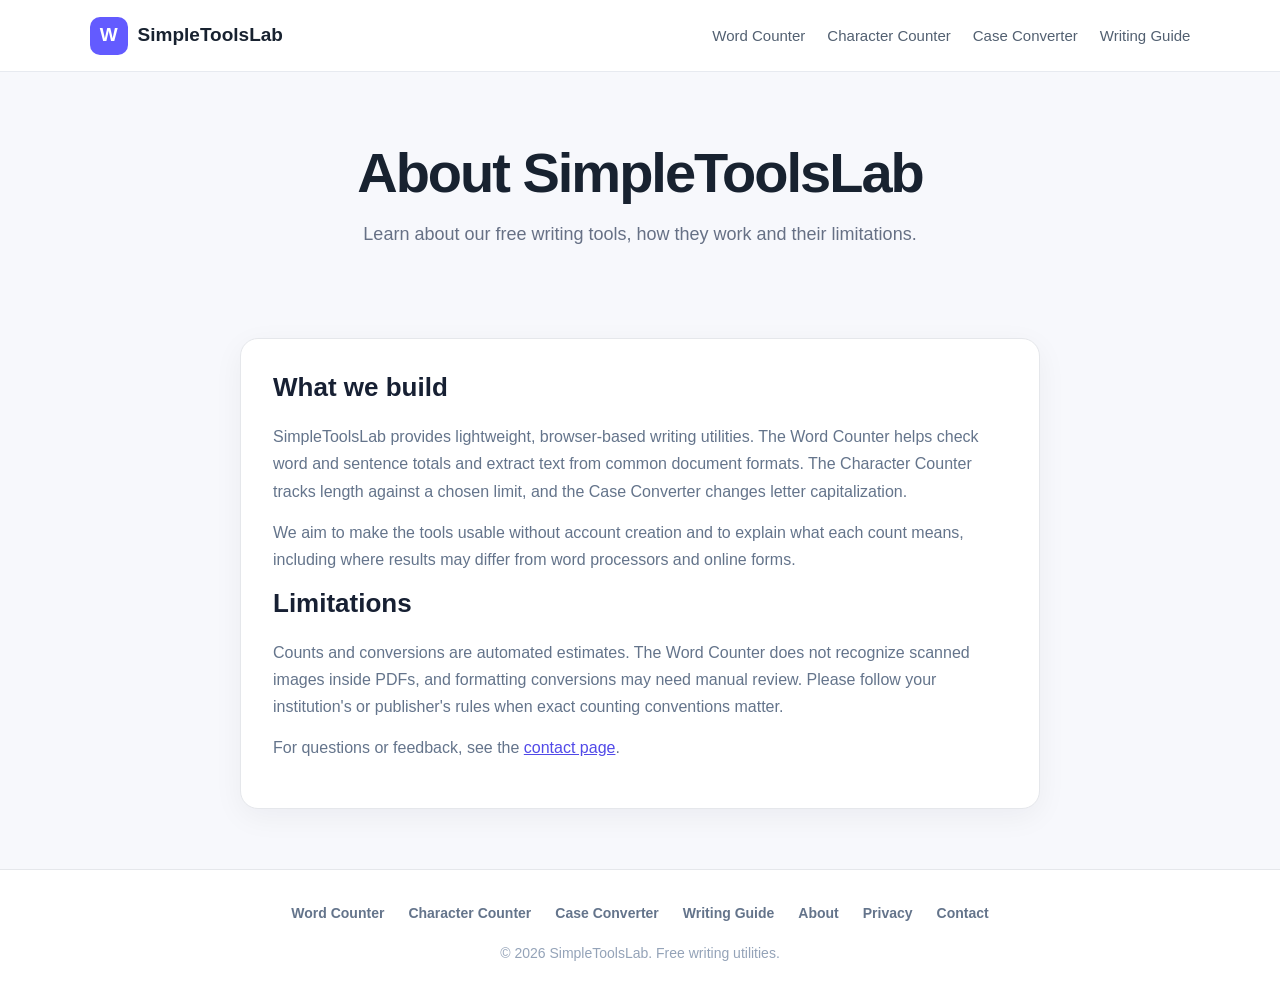
==== about.html @ 02a7dfc2 "Add files via upload" ====
<!doctype html><html lang="en"><head><meta charset="utf-8"><meta name="viewport" content="width=device-width,initial-scale=1"><title>About SimpleToolsLab | SimpleToolsLab</title><meta name="description" content="Learn about our free writing tools, how they work and their limitations."><link rel="canonical" href="https://simpletoolslab.github.io/about.html"><link rel="stylesheet" href="style.css"><meta name="google-adsense-account" content="ca-pub-2680745932207738"><script async src="https://www.googletagmanager.com/gtag/js?id=G-KHHX2VKS64"></script><script>window.dataLayer=window.dataLayer||[];function gtag(){dataLayer.push(arguments)}gtag('js',new Date());gtag('config','G-KHHX2VKS64');</script></head><body><header><a class="brand" href="index.html"><span class="logo-icon">W</span> SimpleToolsLab</a><nav aria-label="Main navigation"><a href="index.html">Word Counter</a><a href="character-counter.html">Character Counter</a><a href="case-converter.html">Case Converter</a><a href="writing-guide.html">Writing Guide</a></nav></header><main><section class="hero"><h1>About SimpleToolsLab</h1><p>Learn about our free writing tools, how they work and their limitations.</p></section><section class="info-section"><h2>What we build</h2><p>SimpleToolsLab provides lightweight, browser-based writing utilities. The Word Counter helps check word and sentence totals and extract text from common document formats. The Character Counter tracks length against a chosen limit, and the Case Converter changes letter capitalization.</p><p>We aim to make the tools usable without account creation and to explain what each count means, including where results may differ from word processors and online forms.</p><h2>Limitations</h2><p>Counts and conversions are automated estimates. The Word Counter does not recognize scanned images inside PDFs, and formatting conversions may need manual review. Please follow your institution's or publisher's rules when exact counting conventions matter.</p><p>For questions or feedback, see the <a href="contact.html">contact page</a>.</p></section></main><footer><div class="footer-content"><div class="footer-links"><a href="index.html">Word Counter</a><a href="character-counter.html">Character Counter</a><a href="case-converter.html">Case Converter</a><a href="writing-guide.html">Writing Guide</a><a href="about.html">About</a><a href="privacy.html">Privacy</a><a href="contact.html">Contact</a></div><p>© 2026 SimpleToolsLab. Free writing utilities.</p></div></footer></body></html>
---- style.css ----
* {
    margin: 0;
    padding: 0;
    box-sizing: border-box;
}

html {
    scroll-behavior: smooth;
}

body {
    font-family: -apple-system, BlinkMacSystemFont, "Segoe UI", Roboto, Arial, sans-serif;
    background: #f7f8fc;
    color: #182230;
    line-height: 1.6;
}

/* HEADER */

header {
    height: 72px;
    background: #ffffff;
    border-bottom: 1px solid #e7eaf0;

    display: flex;
    align-items: center;
    justify-content: space-between;

    padding: 0 7%;
}

.logo {
    display: flex;
    align-items: center;
    gap: 10px;

    font-size: 20px;
    font-weight: 700;
}

.logo-icon {
    width: 38px;
    height: 38px;

    display: flex;
    align-items: center;
    justify-content: center;

    background: #635bff;
    color: white;

    border-radius: 10px;
    font-weight: 800;
}

nav {
    display: flex;
    gap: 28px;
}

nav a {
    color: #526071;
    text-decoration: none;
    font-size: 15px;
    font-weight: 500;
}

nav a:hover {
    color: #635bff;
}


/* HERO */

.hero {
    text-align: center;
    padding: 70px 20px 38px;
}

.hero h1 {
    font-size: clamp(36px, 5vw, 56px);
    line-height: 1.1;
    margin-bottom: 16px;
    letter-spacing: -2px;
}

.hero > p {
    color: #667085;
    font-size: 18px;
    margin-bottom: 20px;
}

.privacy-badge {
    display: inline-block;

    background: #edfff6;
    color: #087a4b;

    border: 1px solid #c7f3df;
    border-radius: 100px;

    padding: 7px 14px;

    font-size: 13px;
    font-weight: 600;
}


/* MAIN COUNTER */

.counter-container {
    width: min(1000px, calc(100% - 40px));
    margin: 0 auto;

    background: white;

    border: 1px solid #e4e7ec;
    border-radius: 20px;

    padding: 26px;

    box-shadow: 0 12px 40px rgba(16, 24, 40, 0.06);
}


/* STAT CARDS */

.stats {
    display: grid;
    grid-template-columns: repeat(4, 1fr);
    gap: 12px;

    margin-bottom: 20px;
}

.stat-card {
    background: #f8f9fc;
    border: 1px solid #eaecf0;
    border-radius: 14px;

    padding: 18px;
    text-align: center;
}

.stat-card span {
    display: block;

    color: #635bff;

    font-size: 30px;
    font-weight: 750;

    line-height: 1.2;
}

.stat-card p {
    color: #667085;
    font-size: 13px;
    margin-top: 5px;
}


/* TEXT AREA */

textarea {
    width: 100%;
    min-height: 330px;

    resize: vertical;

    border: 1px solid #d7dce5;
    border-radius: 14px;

    padding: 20px;

    font-family: inherit;
    font-size: 16px;
    line-height: 1.7;

    color: #182230;
    background: #ffffff;

    outline: none;

    transition: 0.2s;
}

textarea:focus {
    border-color: #635bff;
    box-shadow: 0 0 0 4px rgba(99, 91, 255, 0.1);
}

textarea::placeholder {
    color: #98a2b3;
}


/* BUTTONS */

.actions {
    display: flex;
    justify-content: flex-end;
    gap: 10px;

    margin-top: 14px;
}

.actions button {
    border: 1px solid #d0d5dd;
    background: white;

    padding: 10px 18px;

    border-radius: 9px;

    font-size: 14px;
    font-weight: 600;

    cursor: pointer;

    transition: 0.2s;
}

.actions button:hover {
    background: #f5f6f8;
}

#clearButton {
    color: #d92d20;
}


/* EXTRA STATS */

.extra-stats {
    display: grid;
    grid-template-columns: repeat(3, 1fr);

    border-top: 1px solid #eaecf0;

    margin-top: 22px;
    padding-top: 22px;
}

.extra-stats div {
    text-align: center;
}

.extra-stats div:not(:last-child) {
    border-right: 1px solid #eaecf0;
}

.extra-stats span {
    font-size: 18px;
    font-weight: 700;
}

.extra-stats p {
    color: #667085;
    font-size: 12px;
    margin-top: 3px;
}


/* DOCUMENT UPLOAD */

.upload-section {
    width: min(1000px, calc(100% - 40px));

    margin: 65px auto 0;

    text-align: center;
}

.upload-section h2 {
    font-size: 30px;
    margin-bottom: 8px;
}

.upload-section > p {
    color: #667085;
}

.upload-box {
    margin-top: 22px;

    padding: 55px 20px;

    background: white;

    border: 2px dashed #d0d5dd;
    border-radius: 18px;

    transition: 0.2s;
}

.upload-box:hover {
    border-color: #635bff;
    background: #fbfaff;
}

.upload-button {
    display: inline-block;

    background: #635bff;
    color: white;

    padding: 11px 20px;

    border-radius: 9px;

    font-size: 14px;
    font-weight: 600;

    cursor: pointer;

    margin-bottom: 12px;
}

.upload-button:hover {
    background: #5149e8;
}

.upload-box p {
    color: #667085;
    font-size: 14px;
}

.upload-box small {
    display: block;

    margin-top: 8px;

    color: #98a2b3;
}

.file-privacy {
    margin-top: 14px;

    font-size: 13px;
    color: #087a4b !important;
}


/* INFORMATION */

.info-section {
    width: min(800px, calc(100% - 40px));

    margin: 80px auto;
}

.info-section h2 {
    font-size: 28px;
    margin-bottom: 12px;
}

.info-section p {
    color: #667085;
}


/* FOOTER */

footer {
    border-top: 1px solid #e4e7ec;

    padding: 30px 20px;

    text-align: center;

    color: #98a2b3;

    font-size: 13px;

    background: white;
}


/* MOBILE */

@media (max-width: 700px) {

    header {
        padding: 0 20px;
    }

    nav {
        display: none;
    }

    .hero {
        padding-top: 50px;
    }

    .hero h1 {
        letter-spacing: -1px;
    }

    .stats {
        grid-template-columns: repeat(2, 1fr);
    }

    .counter-container {
        padding: 16px;
    }

    textarea {
        min-height: 300px;
    }

    .extra-stats {
        grid-template-columns: 1fr;
        gap: 18px;
    }

    .extra-stats div:not(:last-child) {
        border-right: none;
    }

    .actions {
        justify-content: stretch;
    }

    .actions button {
        flex: 1;
    }

}
/* DRAG AND DROP ACTIVE STATE */

.upload-box.drag-active {
    border-color: #635bff;
    background: #f3f1ff;
    transform: scale(1.01);
    box-shadow: 0 8px 30px rgba(99, 91, 255, 0.12);
}

/* FILE UPLOAD STATUS */

.file-status {
    margin-top: 14px;
    min-height: 22px;
    font-size: 14px;
    font-weight: 600;
    text-align: center;
    color: #16a34a;
}
.file-status.processing {
    color: #635bff;
}

.file-status.success {
    color: #16a34a;
}

.file-status.error {
    color: #dc2626;
}

/* ========================================
   SEO CONTENT SECTIONS
======================================== */

.info-section {
    max-width: 1000px;
    margin: 32px auto;
    padding: 32px;
    background: #ffffff;
    border: 1px solid #e5e7eb;
    border-radius: 18px;
    box-shadow: 0 8px 30px rgba(15, 23, 42, 0.05);
}

.info-section h2 {
    margin: 0 0 18px;
    font-size: 26px;
    color: #172033;
    line-height: 1.3;
}

.info-section h3 {
    margin: 22px 0 6px;
    font-size: 18px;
    color: #172033;
}

.info-section p {
    margin: 0 0 14px;
    color: #64748b;
    font-size: 16px;
    line-height: 1.7;
}

/* FAQ spacing */

.info-section h3 + p {
    margin-bottom: 18px;
}

/* Mobile */

@media (max-width: 700px) {
    .info-section {
        margin: 20px 16px;
        padding: 24px 20px;
        border-radius: 14px;
    }

    .info-section h2 {
        font-size: 22px;
    }

    .info-section h3 {
        font-size: 17px;
    }

    .info-section p {
        font-size: 15px;
    }
}

/* FOOTER */

footer {
    margin-top: 60px;
    padding: 32px 20px;
    background: #ffffff;
    border-top: 1px solid #e5e7eb;
}

.footer-content {
    max-width: 850px;
    margin: 0 auto;
    text-align: center;
}

.footer-links {
    display: flex;
    justify-content: center;
    align-items: center;
    flex-wrap: wrap;
    gap: 24px;
    margin-bottom: 18px;
}

.footer-links a {
    color: #64748b;
    text-decoration: none;
    font-size: 14px;
    font-weight: 600;
    transition: color 0.2s ease;
}

.footer-links a:hover {
    color: #635bff;
}

.footer-content p {
    margin: 0;
    color: #94a3b8;
    font-size: 14px;
}

@media (max-width: 600px) {
    .footer-links {
        gap: 14px 20px;
    }

    footer {
        padding: 28px 16px;
    }
}
/* Shared navigation and standalone tools */
header .brand{display:flex;align-items:center;gap:10px;color:#182230;font-size:19px;font-weight:750;text-decoration:none}header nav{flex-wrap:wrap;gap:14px 22px}header nav a{white-space:nowrap}.tool-links{display:grid;grid-template-columns:repeat(auto-fit,minmax(190px,1fr));gap:14px}.tool-links a{display:flex;flex-direction:column;gap:7px;padding:18px;border:1px solid #e5e7eb;border-radius:12px;color:#182230;text-decoration:none;background:#f8f9fc}.tool-links a span{color:#64748b;font-size:14px}.info-section ol{margin:0 0 16px 24px;color:#64748b}.info-section li{margin:8px 0}.info-section a{color:#5149e8}.counter-container>label{display:block;margin-bottom:12px}.counter-container .stats{margin-top:20px}.limit-controls{display:flex;flex-wrap:wrap;align-items:center;gap:12px;margin-top:20px}.limit-controls input{width:115px;padding:10px;border:1px solid #d0d5dd;border-radius:9px;font:inherit}.limit-controls span{color:#526071}.limit-controls .over-limit{color:#b42318;font-weight:700}.meter{height:9px;background:#edf0f6;border-radius:10px;overflow:hidden;margin-top:12px}.meter>div{height:100%;width:0;background:#635bff;transition:width .15s}.meter .over-limit-bg{background:#d92d20}.conversion-buttons{display:flex;gap:10px;flex-wrap:wrap;margin-top:18px}.conversion-buttons button{padding:12px 15px;border-radius:9px;border:1px solid #c8c4ff;background:#f3f1ff;color:#4438ca;font-weight:700;cursor:pointer}.conversion-buttons button:hover{background:#e7e3ff}.tool-status{margin-top:12px;color:#64748b}.counter-container .actions button{cursor:pointer}@media(max-width:900px){header{height:auto;min-height:72px;padding:15px 5%;gap:12px;flex-wrap:wrap}header nav{display:flex;gap:10px 16px}header nav a{font-size:13px}}@media(max-width:480px){header nav{width:100%;justify-content:flex-start}.hero{padding-top:38px}.stats-compact{grid-template-columns:repeat(2,1fr)}.stat-card span{font-size:25px}.conversion-buttons button{flex:1 1 42%}}
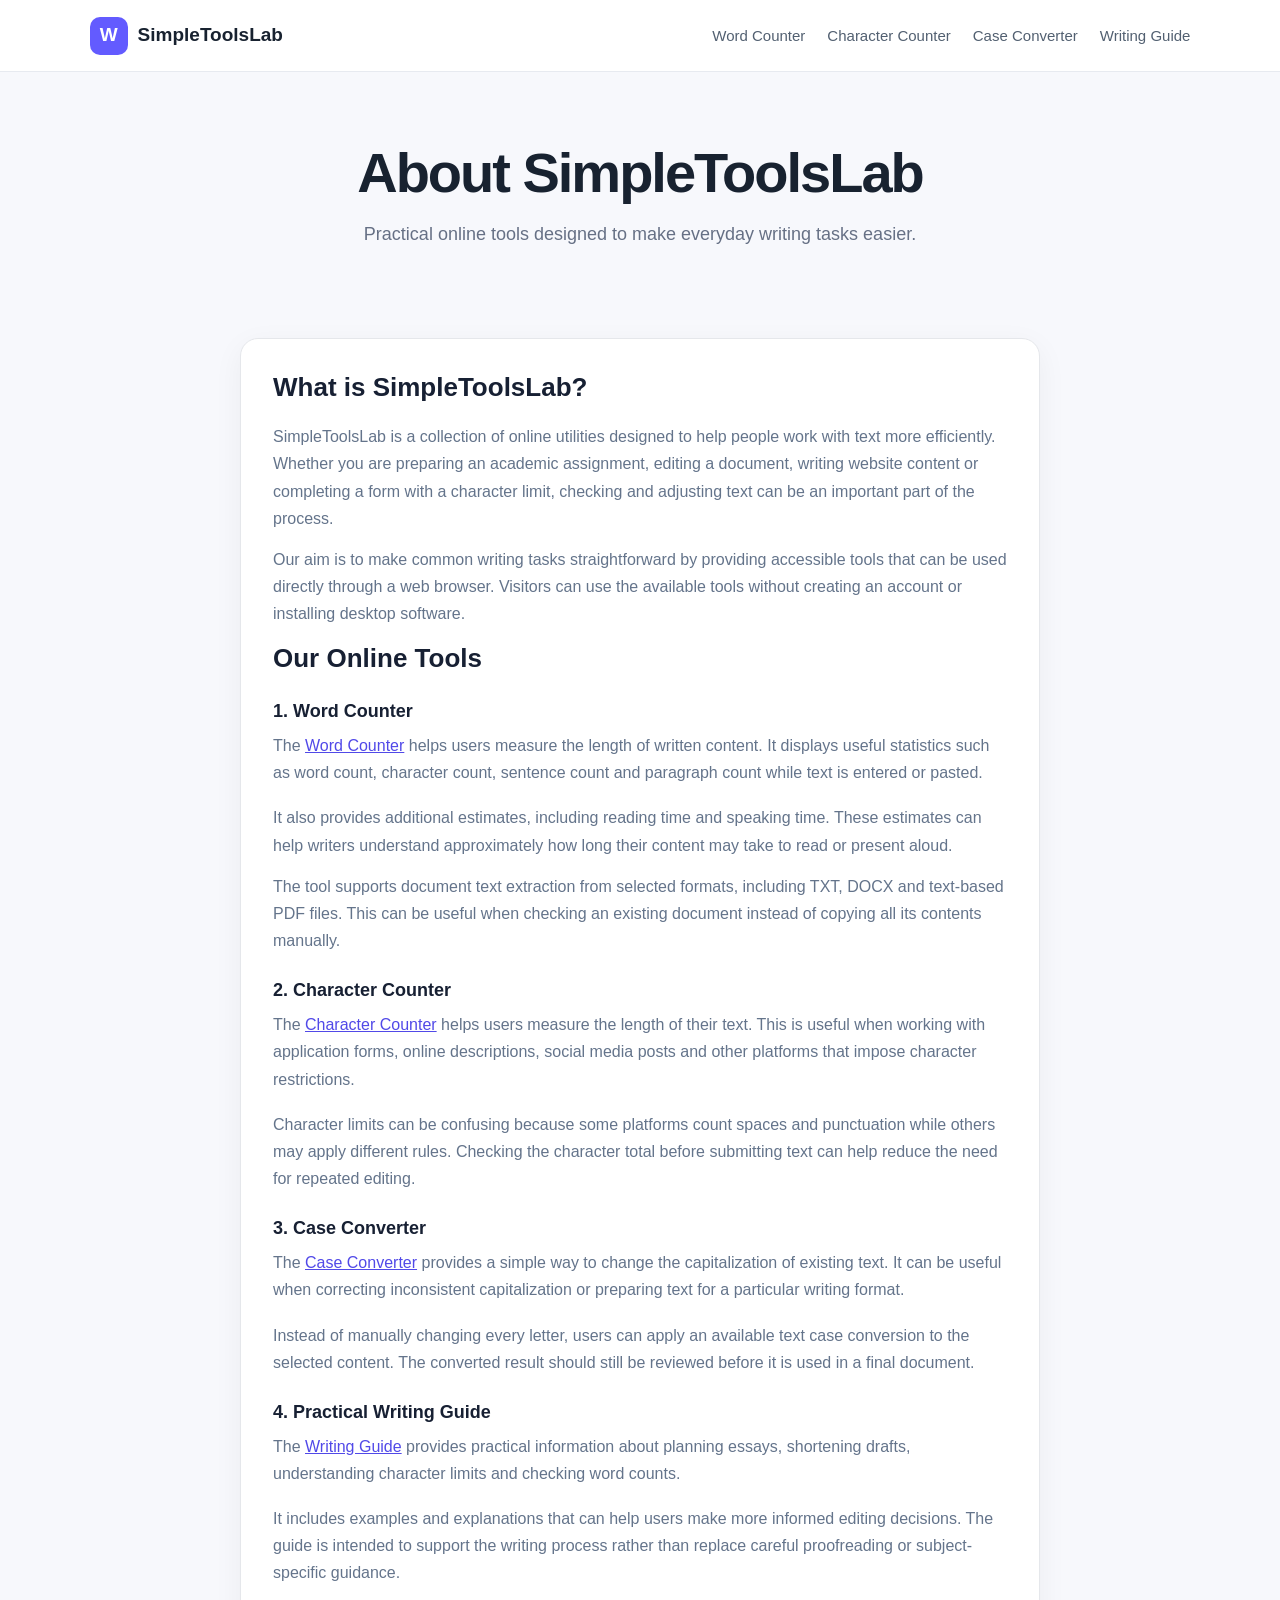
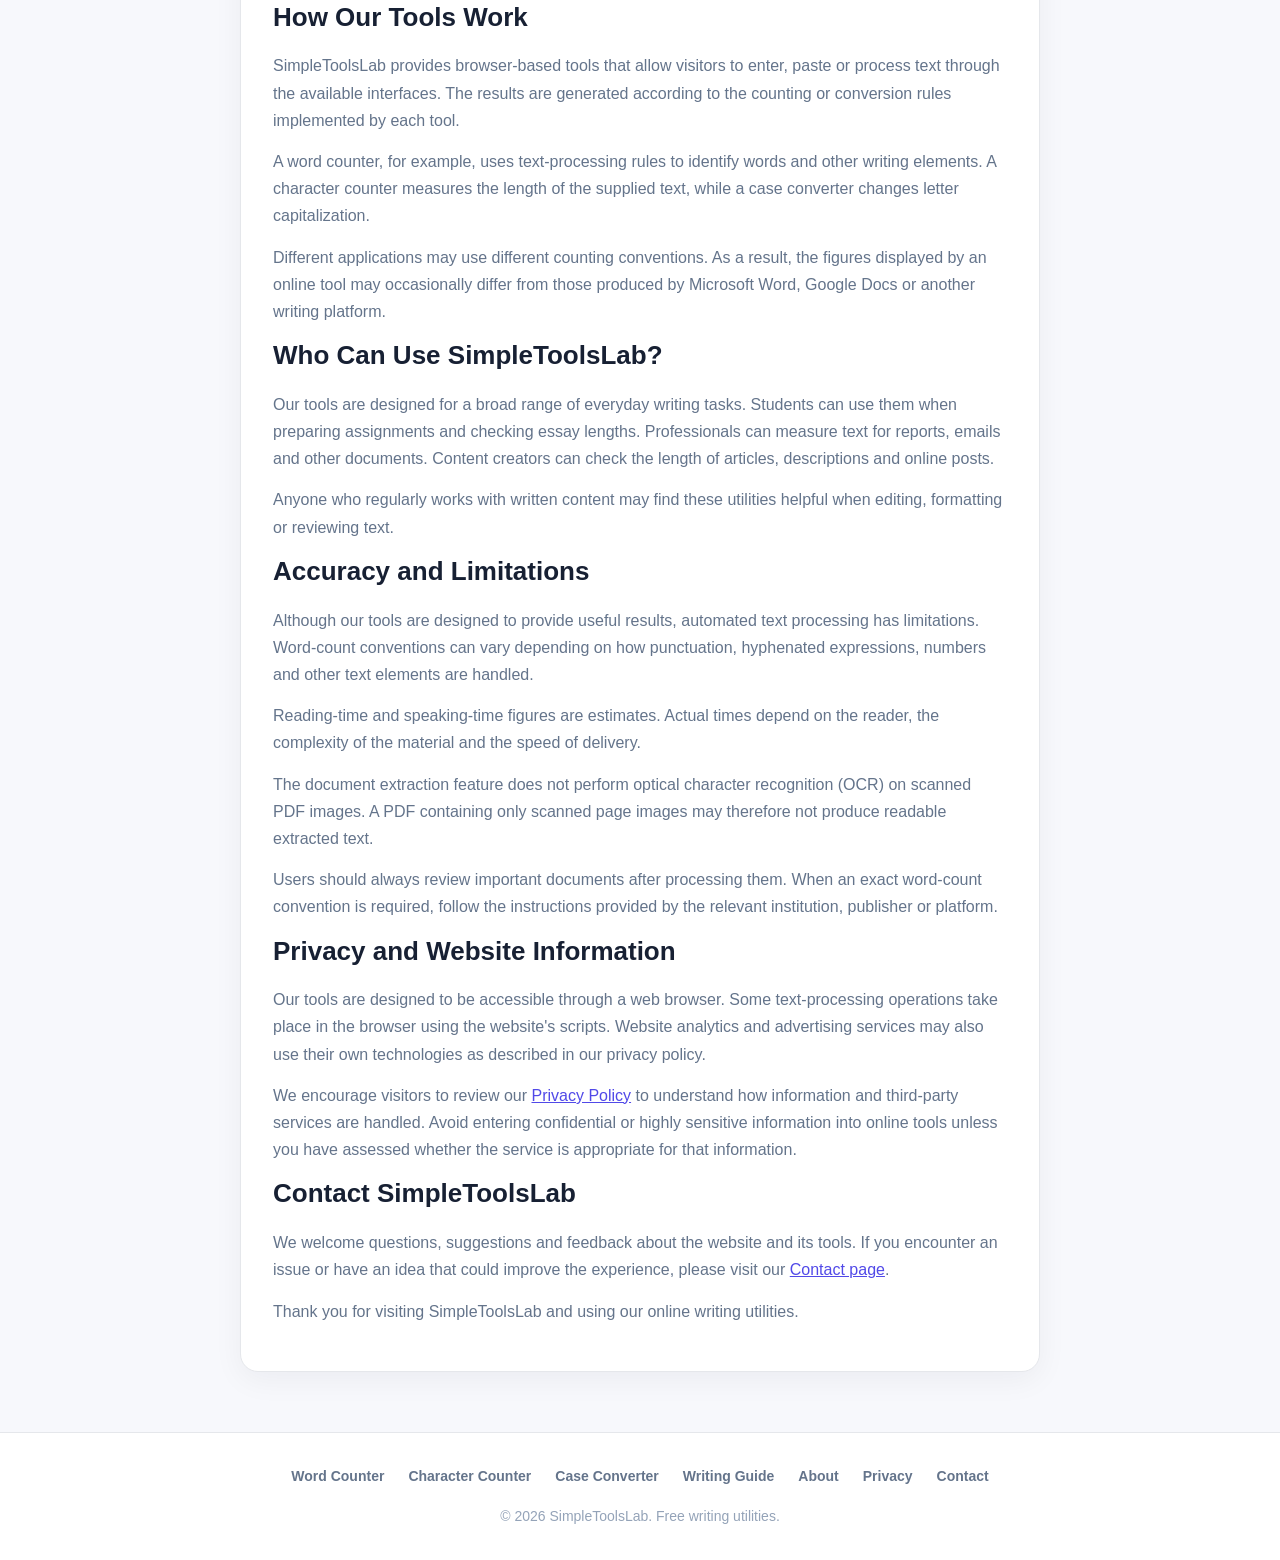
==== commit 5277e996: "Update about.html" ====
--- a/about.html
+++ b/about.html
@@ -1 +1,267 @@
-<!doctype html><html lang="en"><head><meta charset="utf-8"><meta name="viewport" content="width=device-width,initial-scale=1"><title>About SimpleToolsLab | SimpleToolsLab</title><meta name="description" content="Learn about our free writing tools, how they work and their limitations."><link rel="canonical" href="https://simpletoolslab.github.io/about.html"><link rel="stylesheet" href="style.css"><meta name="google-adsense-account" content="ca-pub-2680745932207738"><script async src="https://www.googletagmanager.com/gtag/js?id=G-KHHX2VKS64"></script><script>window.dataLayer=window.dataLayer||[];function gtag(){dataLayer.push(arguments)}gtag('js',new Date());gtag('config','G-KHHX2VKS64');</script></head><body><header><a class="brand" href="index.html"><span class="logo-icon">W</span> SimpleToolsLab</a><nav aria-label="Main navigation"><a href="index.html">Word Counter</a><a href="character-counter.html">Character Counter</a><a href="case-converter.html">Case Converter</a><a href="writing-guide.html">Writing Guide</a></nav></header><main><section class="hero"><h1>About SimpleToolsLab</h1><p>Learn about our free writing tools, how they work and their limitations.</p></section><section class="info-section"><h2>What we build</h2><p>SimpleToolsLab provides lightweight, browser-based writing utilities. The Word Counter helps check word and sentence totals and extract text from common document formats. The Character Counter tracks length against a chosen limit, and the Case Converter changes letter capitalization.</p><p>We aim to make the tools usable without account creation and to explain what each count means, including where results may differ from word processors and online forms.</p><h2>Limitations</h2><p>Counts and conversions are automated estimates. The Word Counter does not recognize scanned images inside PDFs, and formatting conversions may need manual review. Please follow your institution's or publisher's rules when exact counting conventions matter.</p><p>For questions or feedback, see the <a href="contact.html">contact page</a>.</p></section></main><footer><div class="footer-content"><div class="footer-links"><a href="index.html">Word Counter</a><a href="character-counter.html">Character Counter</a><a href="case-converter.html">Case Converter</a><a href="writing-guide.html">Writing Guide</a><a href="about.html">About</a><a href="privacy.html">Privacy</a><a href="contact.html">Contact</a></div><p>© 2026 SimpleToolsLab. Free writing utilities.</p></div></footer></body></html>+
+<!DOCTYPE html>
+<html lang="en">
+<head>
+    <meta charset="utf-8">
+    <meta name="viewport" content="width=device-width, initial-scale=1">
+
+    <title>About SimpleToolsLab | Free Online Writing Tools</title>
+
+    <meta name="description" content="Discover SimpleToolsLab's free online writing tools, including word counting, character counting and text case conversion. Learn how they work and their limitations.">
+
+    <link rel="canonical" href="https://simpletoolslab.github.io/about.html">
+    <link rel="stylesheet" href="style.css">
+
+    <meta name="google-adsense-account" content="ca-pub-2680745932207738">
+
+    <script async src="https://www.googletagmanager.com/gtag/js?id=G-KHHX2VKS64"></script>
+    <script>
+        window.dataLayer = window.dataLayer || [];
+        function gtag(){dataLayer.push(arguments);}
+        gtag('js', new Date());
+        gtag('config', 'G-KHHX2VKS64');
+    </script>
+</head>
+
+<body>
+
+<header>
+    <a class="brand" href="index.html">
+        <span class="logo-icon">W</span> SimpleToolsLab
+    </a>
+
+    <nav aria-label="Main navigation">
+        <a href="index.html">Word Counter</a>
+        <a href="character-counter.html">Character Counter</a>
+        <a href="case-converter.html">Case Converter</a>
+        <a href="writing-guide.html">Writing Guide</a>
+    </nav>
+</header>
+
+<main>
+
+    <section class="hero">
+        <h1>About SimpleToolsLab</h1>
+        <p>Practical online tools designed to make everyday writing tasks easier.</p>
+    </section>
+
+    <section class="info-section">
+
+        <h2>What is SimpleToolsLab?</h2>
+
+        <p>
+            SimpleToolsLab is a collection of online utilities designed to
+            help people work with text more efficiently. Whether you are
+            preparing an academic assignment, editing a document, writing
+            website content or completing a form with a character limit,
+            checking and adjusting text can be an important part of the
+            process.
+        </p>
+
+        <p>
+            Our aim is to make common writing tasks straightforward by
+            providing accessible tools that can be used directly through
+            a web browser. Visitors can use the available tools without
+            creating an account or installing desktop software.
+        </p>
+
+        <h2>Our Online Tools</h2>
+
+        <h3>1. Word Counter</h3>
+
+        <p>
+            The <a href="index.html">Word Counter</a> helps users measure
+            the length of written content. It displays useful statistics
+            such as word count, character count, sentence count and
+            paragraph count while text is entered or pasted.
+        </p>
+
+        <p>
+            It also provides additional estimates, including reading time
+            and speaking time. These estimates can help writers understand
+            approximately how long their content may take to read or
+            present aloud.
+        </p>
+
+        <p>
+            The tool supports document text extraction from selected
+            formats, including TXT, DOCX and text-based PDF files. This
+            can be useful when checking an existing document instead of
+            copying all its contents manually.
+        </p>
+
+        <h3>2. Character Counter</h3>
+
+        <p>
+            The <a href="character-counter.html">Character Counter</a>
+            helps users measure the length of their text. This is useful
+            when working with application forms, online descriptions,
+            social media posts and other platforms that impose character
+            restrictions.
+        </p>
+
+        <p>
+            Character limits can be confusing because some platforms
+            count spaces and punctuation while others may apply different
+            rules. Checking the character total before submitting text
+            can help reduce the need for repeated editing.
+        </p>
+
+        <h3>3. Case Converter</h3>
+
+        <p>
+            The <a href="case-converter.html">Case Converter</a> provides
+            a simple way to change the capitalization of existing text.
+            It can be useful when correcting inconsistent capitalization
+            or preparing text for a particular writing format.
+        </p>
+
+        <p>
+            Instead of manually changing every letter, users can apply
+            an available text case conversion to the selected content.
+            The converted result should still be reviewed before it is
+            used in a final document.
+        </p>
+
+        <h3>4. Practical Writing Guide</h3>
+
+        <p>
+            The <a href="writing-guide.html">Writing Guide</a> provides
+            practical information about planning essays, shortening
+            drafts, understanding character limits and checking word
+            counts.
+        </p>
+
+        <p>
+            It includes examples and explanations that can help users
+            make more informed editing decisions. The guide is intended
+            to support the writing process rather than replace careful
+            proofreading or subject-specific guidance.
+        </p>
+
+        <h2>How Our Tools Work</h2>
+
+        <p>
+            SimpleToolsLab provides browser-based tools that allow
+            visitors to enter, paste or process text through the
+            available interfaces. The results are generated according
+            to the counting or conversion rules implemented by each tool.
+        </p>
+
+        <p>
+            A word counter, for example, uses text-processing rules to
+            identify words and other writing elements. A character
+            counter measures the length of the supplied text, while
+            a case converter changes letter capitalization.
+        </p>
+
+        <p>
+            Different applications may use different counting
+            conventions. As a result, the figures displayed by an
+            online tool may occasionally differ from those produced
+            by Microsoft Word, Google Docs or another writing platform.
+        </p>
+
+        <h2>Who Can Use SimpleToolsLab?</h2>
+
+        <p>
+            Our tools are designed for a broad range of everyday writing
+            tasks. Students can use them when preparing assignments and
+            checking essay lengths. Professionals can measure text for
+            reports, emails and other documents. Content creators can
+            check the length of articles, descriptions and online posts.
+        </p>
+
+        <p>
+            Anyone who regularly works with written content may find
+            these utilities helpful when editing, formatting or reviewing
+            text.
+        </p>
+
+        <h2>Accuracy and Limitations</h2>
+
+        <p>
+            Although our tools are designed to provide useful results,
+            automated text processing has limitations. Word-count
+            conventions can vary depending on how punctuation,
+            hyphenated expressions, numbers and other text elements
+            are handled.
+        </p>
+
+        <p>
+            Reading-time and speaking-time figures are estimates.
+            Actual times depend on the reader, the complexity of the
+            material and the speed of delivery.
+        </p>
+
+        <p>
+            The document extraction feature does not perform optical
+            character recognition (OCR) on scanned PDF images. A PDF
+            containing only scanned page images may therefore not
+            produce readable extracted text.
+        </p>
+
+        <p>
+            Users should always review important documents after
+            processing them. When an exact word-count convention is
+            required, follow the instructions provided by the relevant
+            institution, publisher or platform.
+        </p>
+
+        <h2>Privacy and Website Information</h2>
+
+        <p>
+            Our tools are designed to be accessible through a web
+            browser. Some text-processing operations take place in
+            the browser using the website's scripts. Website analytics
+            and advertising services may also use their own technologies
+            as described in our privacy policy.
+        </p>
+
+        <p>
+            We encourage visitors to review our
+            <a href="privacy.html">Privacy Policy</a> to understand
+            how information and third-party services are handled.
+            Avoid entering confidential or highly sensitive information
+            into online tools unless you have assessed whether the
+            service is appropriate for that information.
+        </p>
+
+        <h2>Contact SimpleToolsLab</h2>
+
+        <p>
+            We welcome questions, suggestions and feedback about the
+            website and its tools. If you encounter an issue or have
+            an idea that could improve the experience, please visit
+            our <a href="contact.html">Contact page</a>.
+        </p>
+
+        <p>
+            Thank you for visiting SimpleToolsLab and using our
+            online writing utilities.
+        </p>
+
+    </section>
+
+</main>
+
+<footer>
+    <div class="footer-content">
+
+        <div class="footer-links">
+            <a href="index.html">Word Counter</a>
+            <a href="character-counter.html">Character Counter</a>
+            <a href="case-converter.html">Case Converter</a>
+            <a href="writing-guide.html">Writing Guide</a>
+            <a href="about.html">About</a>
+            <a href="privacy.html">Privacy</a>
+            <a href="contact.html">Contact</a>
+        </div>
+
+        <p>© 2026 SimpleToolsLab. Free writing utilities.</p>
+
+    </div>
+</footer>
+
+</body>
+</html>
